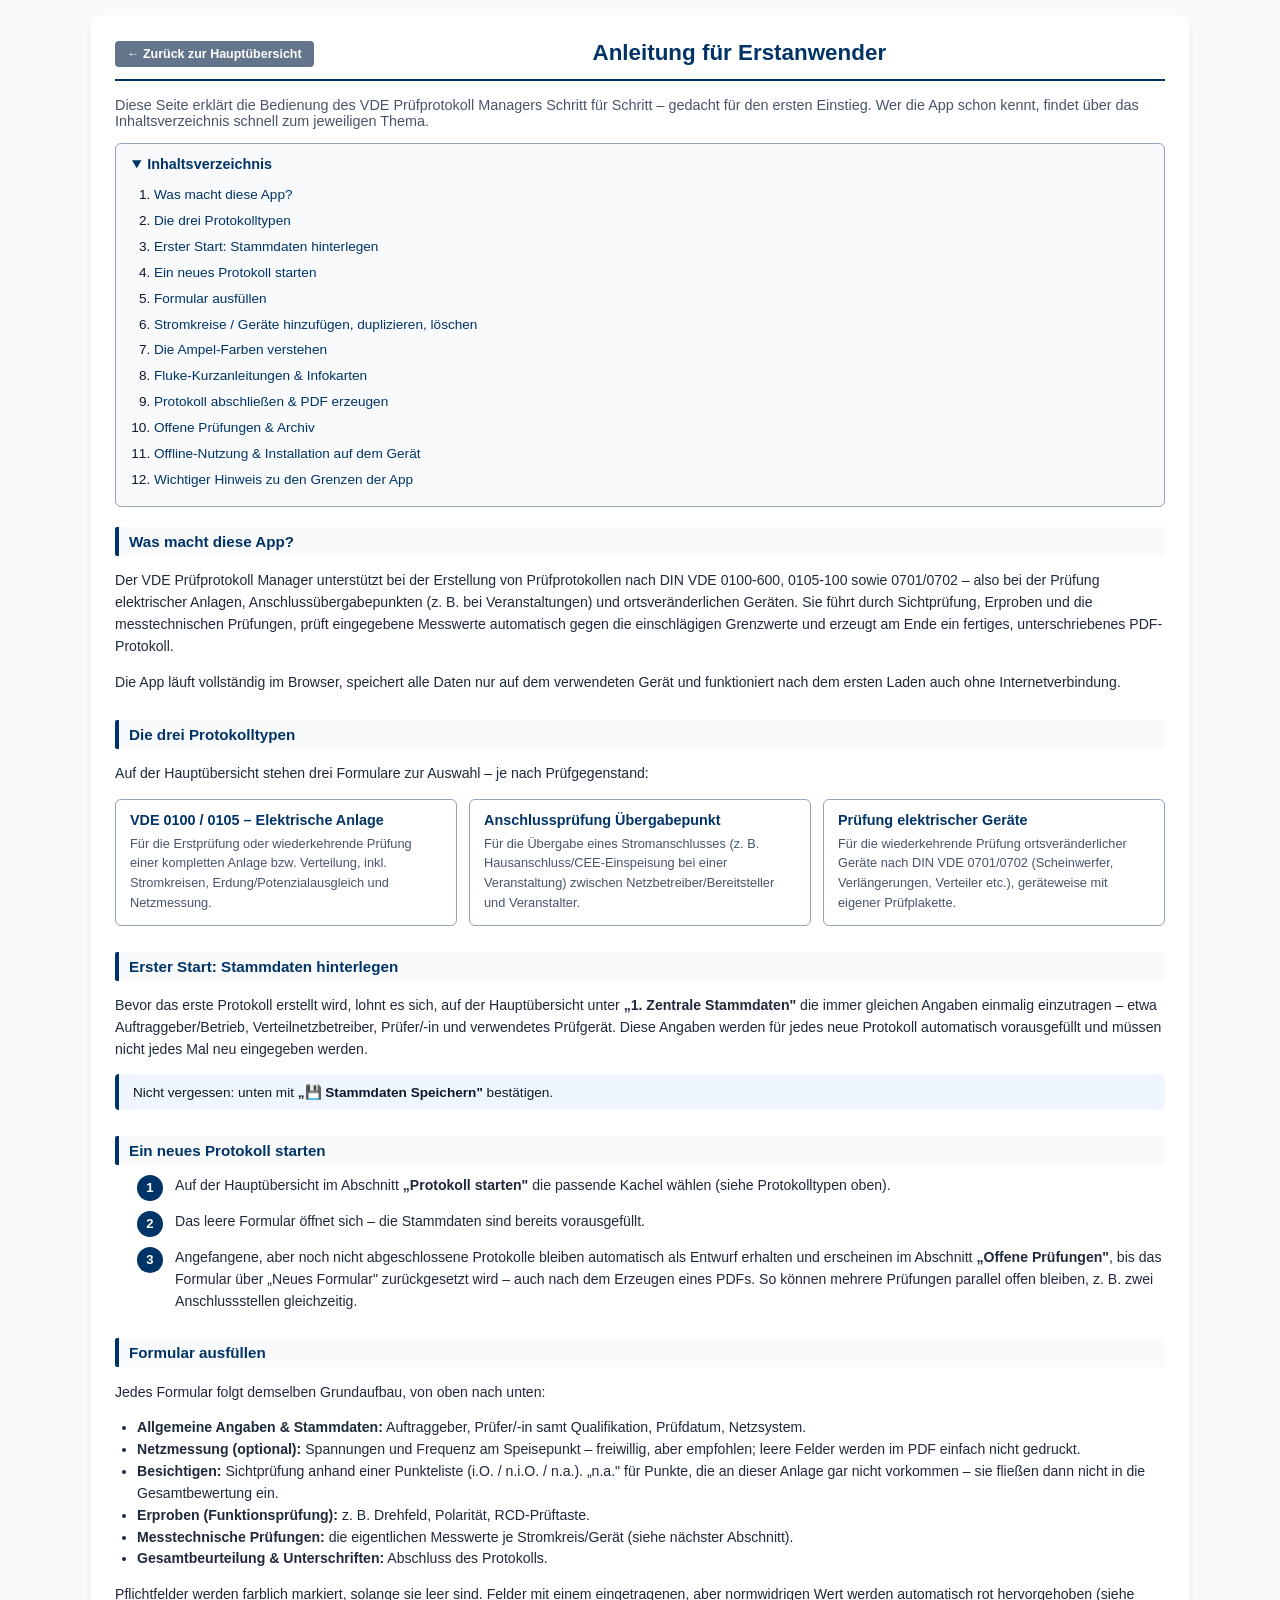
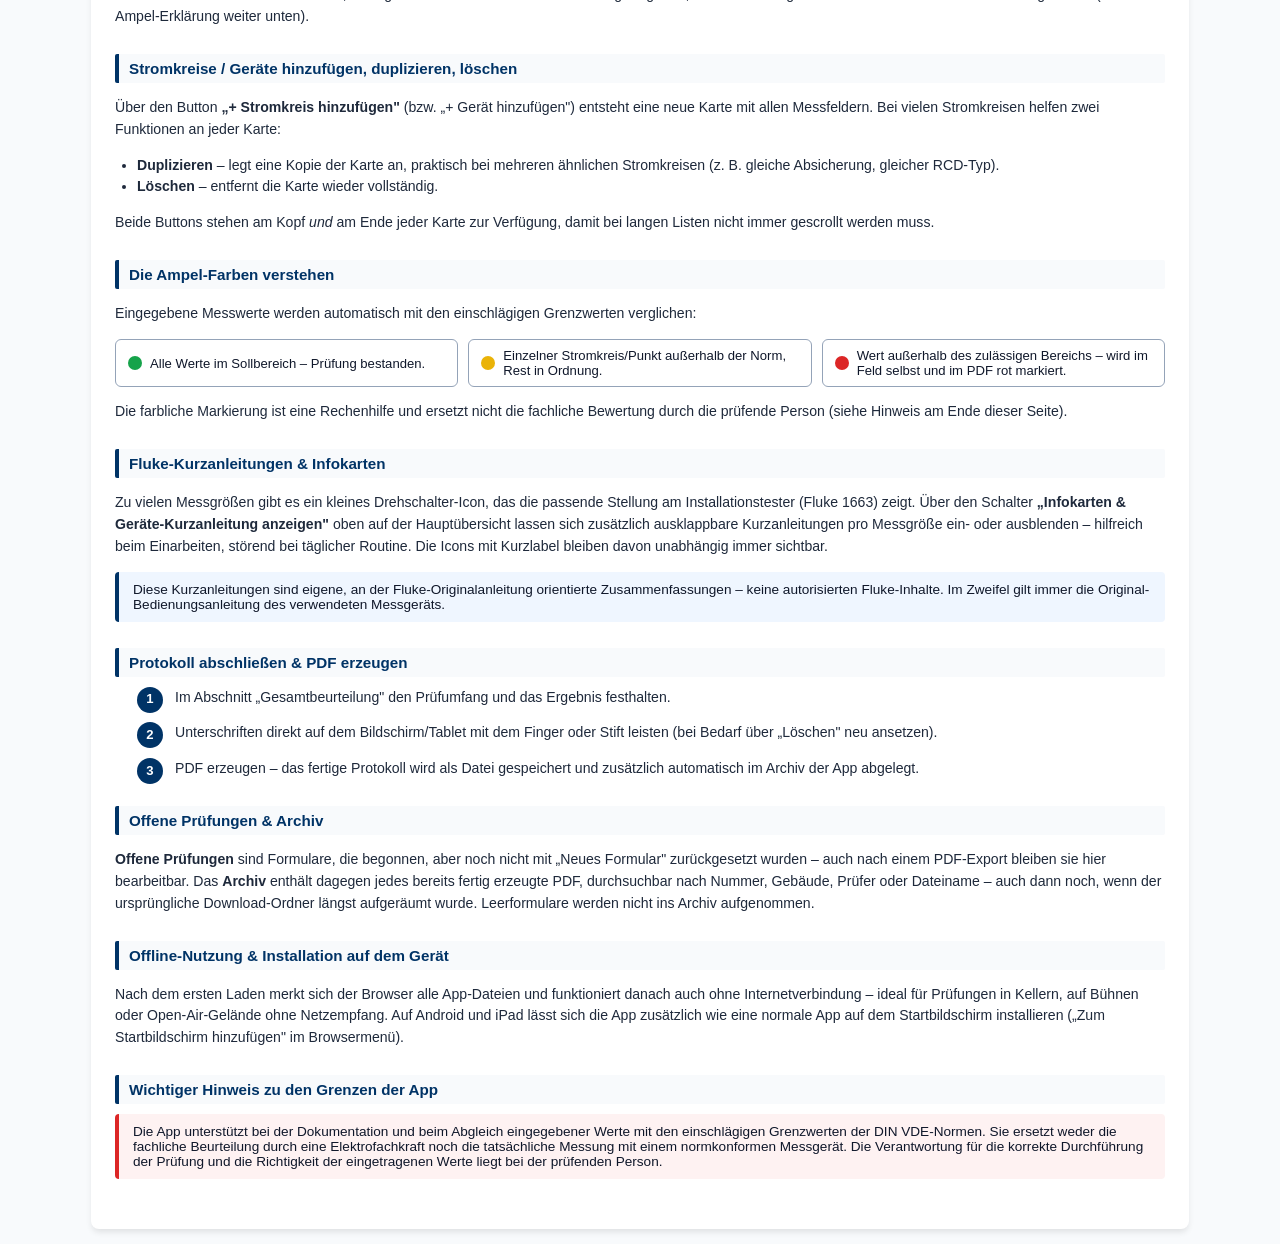
==== anleitung.html @ db6bf47e "Add files via upload" ====
<!DOCTYPE html>
<html lang="de">
<head>
  <meta charset="UTF-8">
  <meta name="viewport" content="width=device-width, initial-scale=1.0, viewport-fit=cover">
  <title>Anleitung für Erstanwender – VDE Prüfprotokoll Manager</title>
  <link rel="stylesheet" href="css/style.css">

  <meta name="description" content="Erste Schritte mit dem VDE Prüfprotokoll Manager – Anleitung für Erstanwender.">
  <meta name="theme-color" content="#003366">
  <link rel="manifest" href="manifest.json">
  <link rel="icon" type="image/png" sizes="32x32" href="icons/favicon-32.png">
  <link rel="apple-touch-icon" href="icons/apple-touch-icon.png">
  <meta name="apple-mobile-web-app-capable" content="yes">
  <meta name="mobile-web-app-capable" content="yes">
  <meta name="apple-mobile-web-app-status-bar-style" content="black-translucent">
  <meta name="apple-mobile-web-app-title" content="VDE Anleitung">
  <meta name="format-detection" content="telephone=no">

  <script src="js/app-config.js"></script>
  <script src="js/pwa.js" defer></script>
  <style>
    .anleitung-toc { background:#f8fafc; border:1px solid var(--border); border-radius:6px; padding:12px 16px; margin:14px 0 20px; }
    .anleitung-toc summary { cursor:pointer; font-weight:bold; color:var(--primary); font-size:0.9rem; }
    .anleitung-toc ol { margin:10px 0 2px; padding-left:22px; font-size:0.85rem; line-height:1.9; }
    .anleitung-toc a { color:var(--primary); text-decoration:none; }
    .anleitung-toc a:hover { text-decoration:underline; }
    .anleitung-block { margin-bottom:26px; }
    .anleitung-block p, .anleitung-block li { font-size:0.88rem; line-height:1.55; color:#1e293b; }
    .anleitung-block ul, .anleitung-block ol { padding-left:22px; margin:8px 0; }
    .schritt-liste { counter-reset: schritt; list-style:none; padding-left:0; }
    .schritt-liste > li { counter-increment: schritt; position:relative; padding-left:38px; margin-bottom:14px; }
    .schritt-liste > li::before {
      content: counter(schritt); position:absolute; left:0; top:0;
      width:26px; height:26px; border-radius:50%; background:var(--primary); color:#fff;
      font-weight:bold; font-size:0.82rem; display:flex; align-items:center; justify-content:center;
    }
    .ampel-erklaerung { display:flex; flex-wrap:wrap; gap:10px; margin:10px 0; }
    .ampel-chip { display:flex; align-items:center; gap:8px; background:#fff; border:1px solid var(--border); border-radius:6px; padding:8px 12px; font-size:0.82rem; flex:1 1 220px; }
    .ampel-dot { width:14px; height:14px; border-radius:50%; flex-shrink:0; }
    .ampel-gruen { background:#16a34a; }
    .ampel-gelb { background:#eab308; }
    .ampel-rot { background:#dc2626; }
    .hinweis-box { background:#eff6ff; border-left:4px solid var(--primary); border-radius:4px; padding:10px 14px; font-size:0.85rem; margin:10px 0; }
    .warn-box { background:#fef2f2; border-left:4px solid #dc2626; border-radius:4px; padding:10px 14px; font-size:0.85rem; margin:10px 0; }
    .protokoll-typen { display:grid; grid-template-columns:repeat(auto-fit,minmax(220px,1fr)); gap:12px; margin:12px 0; }
    .protokoll-typ-karte { background:#fff; border:1px solid var(--border); border-radius:6px; padding:12px 14px; }
    .protokoll-typ-karte h4 { margin:0 0 6px; color:var(--primary); font-size:0.9rem; }
    .protokoll-typ-karte p { margin:0; font-size:0.8rem; color:var(--secondary); }
    kbd { background:#e2e8f0; border-radius:3px; padding:1px 6px; font-size:0.78rem; font-family:inherit; }
  </style>
</head>
<body>

<div class="app-container">
  <div class="header-bar">
    <div>
      <a href="index.html" class="btn btn-secondary" style="text-decoration:none;">← Zurück zur Hauptübersicht</a>
    </div>
    <h1>Anleitung für Erstanwender</h1>
    <div></div>
  </div>

  <p style="font-size:0.9rem; color:var(--secondary); margin-top:-4px;">
    Diese Seite erklärt die Bedienung des VDE Prüfprotokoll Managers Schritt für Schritt –
    gedacht für den ersten Einstieg. Wer die App schon kennt, findet über das Inhaltsverzeichnis
    schnell zum jeweiligen Thema.
  </p>

  <details class="anleitung-toc" open>
    <summary>Inhaltsverzeichnis</summary>
    <ol>
      <li><a href="#was-ist-das">Was macht diese App?</a></li>
      <li><a href="#protokolltypen">Die drei Protokolltypen</a></li>
      <li><a href="#erster-start">Erster Start: Stammdaten hinterlegen</a></li>
      <li><a href="#neues-protokoll">Ein neues Protokoll starten</a></li>
      <li><a href="#formular-ausfuellen">Formular ausfüllen</a></li>
      <li><a href="#stromkreise">Stromkreise / Geräte hinzufügen, duplizieren, löschen</a></li>
      <li><a href="#ampel">Die Ampel-Farben verstehen</a></li>
      <li><a href="#fluke">Fluke-Kurzanleitungen &amp; Infokarten</a></li>
      <li><a href="#abschluss">Protokoll abschließen &amp; PDF erzeugen</a></li>
      <li><a href="#offene-archiv">Offene Prüfungen &amp; Archiv</a></li>
      <li><a href="#offline">Offline-Nutzung &amp; Installation auf dem Gerät</a></li>
      <li><a href="#grenzen">Wichtiger Hinweis zu den Grenzen der App</a></li>
    </ol>
  </details>

  <div class="anleitung-block" id="was-ist-das">
    <h2 class="kat-stamm">Was macht diese App?</h2>
    <p>
      Der VDE Prüfprotokoll Manager unterstützt bei der Erstellung von Prüfprotokollen nach
      DIN VDE 0100-600, 0105-100 sowie 0701/0702 – also bei der Prüfung elektrischer Anlagen,
      Anschlussübergabepunkten (z. B. bei Veranstaltungen) und ortsveränderlichen Geräten.
      Sie führt durch Sichtprüfung, Erproben und die messtechnischen Prüfungen, prüft eingegebene
      Messwerte automatisch gegen die einschlägigen Grenzwerte und erzeugt am Ende ein fertiges,
      unterschriebenes PDF-Protokoll.
    </p>
    <p>
      Die App läuft vollständig im Browser, speichert alle Daten nur auf dem verwendeten Gerät
      und funktioniert nach dem ersten Laden auch ohne Internetverbindung.
    </p>
  </div>

  <div class="anleitung-block" id="protokolltypen">
    <h2 class="kat-stamm">Die drei Protokolltypen</h2>
    <p>Auf der Hauptübersicht stehen drei Formulare zur Auswahl – je nach Prüfgegenstand:</p>
    <div class="protokoll-typen">
      <div class="protokoll-typ-karte">
        <h4>VDE 0100 / 0105 – Elektrische Anlage</h4>
        <p>Für die Erstprüfung oder wiederkehrende Prüfung einer kompletten Anlage bzw. Verteilung, inkl. Stromkreisen, Erdung/Potenzialausgleich und Netzmessung.</p>
      </div>
      <div class="protokoll-typ-karte">
        <h4>Anschlussprüfung Übergabepunkt</h4>
        <p>Für die Übergabe eines Stromanschlusses (z. B. Hausanschluss/CEE-Einspeisung bei einer Veranstaltung) zwischen Netzbetreiber/Bereitsteller und Veranstalter.</p>
      </div>
      <div class="protokoll-typ-karte">
        <h4>Prüfung elektrischer Geräte</h4>
        <p>Für die wiederkehrende Prüfung ortsveränderlicher Geräte nach DIN VDE 0701/0702 (Scheinwerfer, Verlängerungen, Verteiler etc.), geräteweise mit eigener Prüfplakette.</p>
      </div>
    </div>
  </div>

  <div class="anleitung-block" id="erster-start">
    <h2 class="kat-stamm">Erster Start: Stammdaten hinterlegen</h2>
    <p>
      Bevor das erste Protokoll erstellt wird, lohnt es sich, auf der Hauptübersicht unter
      <strong>„1. Zentrale Stammdaten"</strong> die immer gleichen Angaben einmalig einzutragen –
      etwa Auftraggeber/Betrieb, Verteilnetzbetreiber, Prüfer/-in und verwendetes Prüfgerät.
      Diese Angaben werden für jedes neue Protokoll automatisch vorausgefüllt und müssen nicht
      jedes Mal neu eingegeben werden.
    </p>
    <div class="hinweis-box">
      Nicht vergessen: unten mit <strong>„💾 Stammdaten Speichern"</strong> bestätigen.
    </div>
  </div>

  <div class="anleitung-block" id="neues-protokoll">
    <h2 class="kat-stamm">Ein neues Protokoll starten</h2>
    <ol class="schritt-liste">
      <li>Auf der Hauptübersicht im Abschnitt <strong>„Protokoll starten"</strong> die passende Kachel wählen (siehe Protokolltypen oben).</li>
      <li>Das leere Formular öffnet sich – die Stammdaten sind bereits vorausgefüllt.</li>
      <li>Angefangene, aber noch nicht abgeschlossene Protokolle bleiben automatisch als Entwurf erhalten und erscheinen im Abschnitt <strong>„Offene Prüfungen"</strong>, bis das Formular über „Neues Formular" zurückgesetzt wird – auch nach dem Erzeugen eines PDFs. So können mehrere Prüfungen parallel offen bleiben, z. B. zwei Anschlussstellen gleichzeitig.</li>
    </ol>
  </div>

  <div class="anleitung-block" id="formular-ausfuellen">
    <h2 class="kat-stamm">Formular ausfüllen</h2>
    <p>Jedes Formular folgt demselben Grundaufbau, von oben nach unten:</p>
    <ul>
      <li><strong>Allgemeine Angaben &amp; Stammdaten:</strong> Auftraggeber, Prüfer/-in samt Qualifikation, Prüfdatum, Netzsystem.</li>
      <li><strong>Netzmessung (optional):</strong> Spannungen und Frequenz am Speisepunkt – freiwillig, aber empfohlen; leere Felder werden im PDF einfach nicht gedruckt.</li>
      <li><strong>Besichtigen:</strong> Sichtprüfung anhand einer Punkteliste (i.O. / n.i.O. / n.a.). „n.a." für Punkte, die an dieser Anlage gar nicht vorkommen – sie fließen dann nicht in die Gesamtbewertung ein.</li>
      <li><strong>Erproben (Funktionsprüfung):</strong> z. B. Drehfeld, Polarität, RCD-Prüftaste.</li>
      <li><strong>Messtechnische Prüfungen:</strong> die eigentlichen Messwerte je Stromkreis/Gerät (siehe nächster Abschnitt).</li>
      <li><strong>Gesamtbeurteilung &amp; Unterschriften:</strong> Abschluss des Protokolls.</li>
    </ul>
    <p>
      Pflichtfelder werden farblich markiert, solange sie leer sind. Felder mit einem eingetragenen,
      aber normwidrigen Wert werden automatisch rot hervorgehoben (siehe Ampel-Erklärung weiter unten).
    </p>
  </div>

  <div class="anleitung-block" id="stromkreise">
    <h2 class="kat-stamm">Stromkreise / Geräte hinzufügen, duplizieren, löschen</h2>
    <p>
      Über den Button <strong>„+ Stromkreis hinzufügen"</strong> (bzw. „+ Gerät hinzufügen") entsteht
      eine neue Karte mit allen Messfeldern. Bei vielen Stromkreisen helfen zwei Funktionen an jeder Karte:
    </p>
    <ul>
      <li><strong>Duplizieren</strong> – legt eine Kopie der Karte an, praktisch bei mehreren ähnlichen Stromkreisen (z. B. gleiche Absicherung, gleicher RCD-Typ).</li>
      <li><strong>Löschen</strong> – entfernt die Karte wieder vollständig.</li>
    </ul>
    <p>Beide Buttons stehen am Kopf <em>und</em> am Ende jeder Karte zur Verfügung, damit bei langen Listen nicht immer gescrollt werden muss.</p>
  </div>

  <div class="anleitung-block" id="ampel">
    <h2 class="kat-stamm">Die Ampel-Farben verstehen</h2>
    <p>Eingegebene Messwerte werden automatisch mit den einschlägigen Grenzwerten verglichen:</p>
    <div class="ampel-erklaerung">
      <div class="ampel-chip"><span class="ampel-dot ampel-gruen"></span> Alle Werte im Sollbereich – Prüfung bestanden.</div>
      <div class="ampel-chip"><span class="ampel-dot ampel-gelb"></span> Einzelner Stromkreis/Punkt außerhalb der Norm, Rest in Ordnung.</div>
      <div class="ampel-chip"><span class="ampel-dot ampel-rot"></span> Wert außerhalb des zulässigen Bereichs – wird im Feld selbst und im PDF rot markiert.</div>
    </div>
    <p>
      Die farbliche Markierung ist eine Rechenhilfe und ersetzt nicht die fachliche Bewertung durch
      die prüfende Person (siehe Hinweis am Ende dieser Seite).
    </p>
  </div>

  <div class="anleitung-block" id="fluke">
    <h2 class="kat-stamm">Fluke-Kurzanleitungen &amp; Infokarten</h2>
    <p>
      Zu vielen Messgrößen gibt es ein kleines Drehschalter-Icon, das die passende Stellung am
      Installationstester (Fluke 1663) zeigt. Über den Schalter <strong>„Infokarten &amp; Geräte-Kurzanleitung
      anzeigen"</strong> oben auf der Hauptübersicht lassen sich zusätzlich ausklappbare Kurzanleitungen
      pro Messgröße ein- oder ausblenden – hilfreich beim Einarbeiten, störend bei täglicher Routine.
      Die Icons mit Kurzlabel bleiben davon unabhängig immer sichtbar.
    </p>
    <div class="hinweis-box">
      Diese Kurzanleitungen sind eigene, an der Fluke-Originalanleitung orientierte Zusammenfassungen –
      keine autorisierten Fluke-Inhalte. Im Zweifel gilt immer die Original-Bedienungsanleitung des
      verwendeten Messgeräts.
    </div>
  </div>

  <div class="anleitung-block" id="abschluss">
    <h2 class="kat-stamm">Protokoll abschließen &amp; PDF erzeugen</h2>
    <ol class="schritt-liste">
      <li>Im Abschnitt „Gesamtbeurteilung" den Prüfumfang und das Ergebnis festhalten.</li>
      <li>Unterschriften direkt auf dem Bildschirm/Tablet mit dem Finger oder Stift leisten (bei Bedarf über „Löschen" neu ansetzen).</li>
      <li>PDF erzeugen – das fertige Protokoll wird als Datei gespeichert und zusätzlich automatisch im Archiv der App abgelegt.</li>
    </ol>
  </div>

  <div class="anleitung-block" id="offene-archiv">
    <h2 class="kat-stamm">Offene Prüfungen &amp; Archiv</h2>
    <p>
      <strong>Offene Prüfungen</strong> sind Formulare, die begonnen, aber noch nicht mit „Neues Formular"
      zurückgesetzt wurden – auch nach einem PDF-Export bleiben sie hier bearbeitbar.
      Das <strong>Archiv</strong> enthält dagegen jedes bereits fertig erzeugte PDF, durchsuchbar nach
      Nummer, Gebäude, Prüfer oder Dateiname – auch dann noch, wenn der ursprüngliche Download-Ordner
      längst aufgeräumt wurde. Leerformulare werden nicht ins Archiv aufgenommen.
    </p>
  </div>

  <div class="anleitung-block" id="offline">
    <h2 class="kat-stamm">Offline-Nutzung &amp; Installation auf dem Gerät</h2>
    <p>
      Nach dem ersten Laden merkt sich der Browser alle App-Dateien und funktioniert danach auch ohne
      Internetverbindung – ideal für Prüfungen in Kellern, auf Bühnen oder Open-Air-Gelände ohne
      Netzempfang. Auf Android und iPad lässt sich die App zusätzlich wie eine normale App auf dem
      Startbildschirm installieren („Zum Startbildschirm hinzufügen" im Browsermenü).
    </p>
  </div>

  <div class="anleitung-block" id="grenzen">
    <h2 class="kat-ergebnis">Wichtiger Hinweis zu den Grenzen der App</h2>
    <div class="warn-box">
      Die App unterstützt bei der Dokumentation und beim Abgleich eingegebener Werte mit den
      einschlägigen Grenzwerten der DIN VDE-Normen. Sie ersetzt weder die fachliche Beurteilung
      durch eine Elektrofachkraft noch die tatsächliche Messung mit einem normkonformen Messgerät.
      Die Verantwortung für die korrekte Durchführung der Prüfung und die Richtigkeit der eingetragenen
      Werte liegt bei der prüfenden Person.
    </div>
  </div>

</div>
</body>
</html>
---- css/style.css ----
:root {
  --primary: #003366;
  --secondary: #475569;
  --bg: #f8fafc;
  --card: #ffffff;
  /* 4.7.0: dunkler als zuvor (#cbd5e1) - Rahmen und Tabellenlinien waren
   * auf dem Bildschirm zu blass ablesbar. */
  --border: #94a3b8;
  --accent: #2563eb;
  --success: #16a34a;
  --danger-bg: #fef2f2;
  --danger-border: #ef4444;
  --danger-text: #991b1b;
}

body {
  font-family: -apple-system, BlinkMacSystemFont, "Segoe UI", Roboto, Arial, sans-serif;
  background-color: var(--bg);
  color: #0f172a;
  margin: 0;
  /* Safe-Area für iPhone-Notch / Android-Gestenleiste (viewport-fit=cover) */
  padding: calc(15px + env(safe-area-inset-top)) calc(15px + env(safe-area-inset-right))
           calc(15px + env(safe-area-inset-bottom)) calc(15px + env(safe-area-inset-left));
  -webkit-text-size-adjust: 100%;
}


.app-container {
  max-width: 1050px;
  margin: 0 auto;
  background: var(--card);
  padding: 24px;
  border-radius: 8px;
  box-shadow: 0 4px 6px -1px rgba(0, 0, 0, 0.1);
}

.header-bar {
  display: flex;
  justify-content: space-between;
  align-items: center;
  border-bottom: 2px solid var(--primary);
  padding-bottom: 12px;
  margin-bottom: 20px;
  flex-wrap: wrap;
  gap: 12px;
}

h1 { color: var(--primary); font-size: 1.4rem; margin: 0; line-height: 1.25; }

/* ============================================================================
 *  STATUS-KOPFLEISTE (4.7.0)
 * ----------------------------------------------------------------------------
 *  Bleibt beim Scrollen sichtbar (sticky) und zeigt jederzeit, in welchem
 *  Protokoll man sich befindet UND - falls der Fokus gerade in einer
 *  Stromkreis-/Geraete-/Zuleitungskarte steht - in welcher Karte. Aktualisiert
 *  sich per "focusin"-Event, siehe statusleiste.js.
 * ========================================================================== */
.status-leiste {
  position: sticky;
  /* F16: bisher "top: 0" - der Balken klebte beim Scrollen direkt an der
     Bildschirmkante, v.a. auf Geraeten mit Notch/Statusleiste unschoen.
     Kleiner fester Abstand + zusaetzlich das Safe-Area-Inset, falls das
     Geraet eine Notch/Kamera-Aussparung hat. */
  top: calc(6px + env(safe-area-inset-top));
  z-index: 50;
  display: flex;
  align-items: center;
  gap: 10px;
  flex-wrap: wrap;
  background: var(--primary);
  color: #ffffff;
  padding: 7px 14px;
  border-radius: 6px;
  margin: -8px -8px 16px;
  font-size: 0.8rem;
  box-shadow: 0 2px 6px rgba(0,0,0,0.15);
}
.status-leiste .sl-trenner { opacity: 0.55; }
.status-leiste .sl-kreis {
  margin-left: auto;
  background: rgba(255,255,255,0.18);
  padding: 3px 10px;
  border-radius: 12px;
  font-weight: bold;
  white-space: nowrap;
}
.status-leiste .sl-kreis:empty { display: none; }
@media (max-width: 560px) {
  .status-leiste { font-size: 0.72rem; }
}
h2 { color: var(--primary); font-size: 0.95rem; margin-top: 20px; margin-bottom: 10px; background: #f1f5f9; padding: 6px 10px; border-left: 4px solid var(--primary); border-radius: 2px; }

/* ============================================================================
 *  DEZENTE GLIEDERUNG DER PRUEFABLAUF-KATEGORIEN (GRAUSTUFEN)
 * ----------------------------------------------------------------------------
 *  Bewusst keine Buntfarben, sondern nur zwei abwechselnde Grautoene -
 *  identisch zur Logik im PDF (PDF_TON_A / PDF_TON_B in js/pdf-utils.js).
 * ========================================================================== */
h2.kat-stamm,
h2.kat-messen,
h2.kat-ergebnis { background: #f8fafc; border-left-color: var(--primary); }
h2.kat-sicht,
h2.kat-erdung   { background: #eaeef3; border-left-color: #64748b; }

/* Inhaltsblock zum jeweiligen Abschnitt: nur eine zarte Randlinie */
.kat-block { border-left: 2px solid #e2e8f0; padding: 4px 0 6px 10px; margin-bottom: 4px; }

/* Freitextfeld fuer eigene Eintragungen (Potenzialausgleich, Messpunkte) */
.eigene-angaben { background: #ffffff; border: 1px dashed var(--border); border-radius: 4px; padding: 8px 10px; margin-top: 8px; }

.grid { display: grid; grid-template-columns: repeat(auto-fit, minmax(200px, 1fr)); gap: 12px; align-items: start; }
.form-group { display: flex; flex-direction: column; }
label { font-size: 0.78rem; font-weight: 600; margin-bottom: 3px; color: var(--secondary); }

/* EINGABEFELDER AUF GLEICHER HOEHE
 * Die Beschriftungen sind unterschiedlich lang (ein- oder zweizeilig). Ohne
 * feste Mindesthoehe starteten die Felder daher auf verschiedenen Hoehen und
 * das Raster wirkte unruhig. Das Label belegt jetzt immer zwei Zeilen und
 * sitzt am unteren Rand - dadurch beginnen alle Felder einer Zeile bündig. */
.grid > .form-group > label:first-child {
  min-height: 2.5em;
  display: flex;
  align-items: flex-end;
  line-height: 1.25;
}
/* Gleiche Feldhoehe fuer Text- und Auswahlfelder */
.form-group > input:not([type="checkbox"]),
.form-group > select { height: 36px; }

input, select, textarea { padding: 8px; border: 1px solid var(--border); border-radius: 4px; font-size: 0.88rem; width: 100%; box-sizing: border-box; transition: background-color 0.2s, border-color 0.2s; }
input[readonly] { background-color: #f1f5f9; color: #475569; font-weight: bold; }
input::placeholder, textarea::placeholder { color: #94a3b8; font-style: italic; }

.protocol-grid {
  display: grid;
  grid-template-columns: repeat(auto-fit, minmax(280px, 1fr));
  gap: 16px;
  margin-top: 15px;
}

.protocol-card {
  background: #ffffff;
  border: 2px solid var(--border);
  border-radius: 8px;
  padding: 16px;
  transition: border-color 0.2s, transform 0.2s;
  display: flex;
  flex-direction: column;
  justify-content: space-between;
}
.protocol-card:hover { border-color: var(--accent); transform: translateY(-2px); }
.protocol-card.active { border-color: var(--primary); }
.protocol-card h3 { margin: 0 0 8px 0; color: var(--primary); font-size: 1.1rem; }
.protocol-card p { font-size: 0.82rem; color: var(--secondary); margin: 0 0 15px 0; line-height: 1.4; }

.badge { display: inline-block; padding: 3px 8px; font-size: 0.7rem; font-weight: bold; border-radius: 12px; margin-bottom: 10px; }
.badge-active { background: #dcfce7; color: #166534; }
.badge-future { background: #f1f5f9; color: #64748b; }

/* Messwert ausserhalb des zulaessigen Bereichs */
.out-of-norm {
  background-color: var(--danger-bg) !important;
  border-color: var(--danger-border) !important;
  color: var(--danger-text) !important;
  font-weight: bold;
}

/* Pflichtangabe fehlt (z. B. RCD eingetragen, aber keine Messwerte).
   Bewusst andere Farbe als .out-of-norm: hier ist der Wert nicht falsch,
   sondern gar nicht erst dokumentiert. */
.missing-value {
  background-color: #fef9c3 !important;
  border-color: #ca8a04 !important;
}

/* ============================================================================
 *  PFLICHTFELD-KENNZEICHNUNG (4.7.0)
 * ----------------------------------------------------------------------------
 *  Jedes Feld, das fuer den PDF-Export tatsaechlich verpflichtend ist (siehe
 *  pflichtfelderMarkieren() in pflichtfelder.js), ist auffaellig gelblich
 *  hinterlegt, solange es leer ist - und wechselt automatisch auf einen
 *  dezenten, leicht gruenen Ton, sobald es ausgefuellt wurde. So ist auf
 *  einen Blick erkennbar, was noch fehlt, ohne erst beim Exportversuch eine
 *  Fehlermeldung zu bekommen. */
.pflichtfeld-leer {
  background-color: #fef9c3 !important;
  border-color: #ca8a04 !important;
}
.pflichtfeld-ok {
  background-color: #f0fdf4 !important;
  border-color: #86efac !important;
}
/* Ein tatsaechlich falscher Wert (rot) hat immer Vorrang vor der gruenen
   "ausgefuellt"-Markierung - ein Feld ist nicht "ok", nur weil etwas
   darinsteht. Selektor-Kombination statt Reihenfolge im Stylesheet, damit
   das unabhaengig von spaeteren Ergaenzungen zuverlaessig bleibt. */
.pflichtfeld-ok.out-of-norm, .pflichtfeld-leer.out-of-norm {
  background-color: var(--danger-bg) !important;
  border-color: var(--danger-border) !important;
  color: var(--danger-text) !important;
}
.pflichtfeld-ok.missing-value, .pflichtfeld-leer.missing-value {
  background-color: #fef9c3 !important;
  border-color: #ca8a04 !important;
}
/* 4.7.1: Das Begruendungsfeld einer Totlegung ist bewusst dauerhaft rot
   (dokumentiert einen Fehler, ist keine "richtige/falsche Eingabe" im Sinne
   der gruen/gelb-Fortschrittsanzeige) - bleibt deshalb von alleFelder
   unberuehrt, auch wenn es ausgefuellt ist. */
.totlegung-grund textarea.pflichtfeld-ok,
.totlegung-grund textarea.pflichtfeld-leer {
  background-color: #fef2f2 !important;
  border-color: #f87171 !important;
}

/* Feld-Badge (4.7.0): kleine Markierung direkt im Label, z. B. bei ZS/ZL-N,
   damit "Pflicht" und "Optional" auf den ersten Blick gleich aussehen statt
   wie zuvor (ein Feld ohne jede Kennzeichnung, das andere mit einem
   unauffaelligen Fliesstext-Hinweis "optional"). */
.feld-badge {
  display: inline-block;
  font-size: 0.65rem;
  font-weight: bold;
  padding: 2px 7px;
  border-radius: 10px;
  margin-left: 6px;
  vertical-align: middle;
  letter-spacing: 0.02em;
}
.feld-badge-pflicht { background: #fef2f2; color: #991b1b; }
.feld-badge-optional { background: #f1f5f9; color: #64748b; }

/* Grenzwert-/Normhinweis unter einem Eingabefeld.
   Wurde im JS bereits verwendet, war im Stylesheet aber nicht definiert -
   die Hinweise erschienen dadurch in voller Textgroesse. */
.limit-hint {
  display: block;
  font-size: 0.68rem;
  font-weight: normal;
  color: var(--secondary);
  line-height: 1.35;
  margin-top: 2px;
}
label .limit-hint { display: inline; margin-top: 0; }

.circuit-card, .feed-card { background: #ffffff; border: 1px solid var(--border); border-radius: 6px; padding: 12px; margin-bottom: 12px; box-shadow: 0 1px 3px rgba(0,0,0,0.05); }
.circuit-header, .feed-header { display: flex; justify-content: space-between; align-items: center; margin-bottom: 10px; padding-bottom: 6px; border-bottom: 2px solid #f1f5f9; font-weight: bold; color: var(--primary); }

/* Totlegung eines einzelnen Stromkreises (4.7.0) - siehe toggleTotlegung() */
.totlegung-grund textarea { border-color: #f87171; background: #fef2f2; }
.circuit-card.circuit-totgelegt, .feed-card.circuit-totgelegt {
  border-color: #f87171; background: #fff8f8;
}

/* Einklappbarer Messpruefungs-Block (4.7.0) - siehe toggleTotlegung() /
   toggleMessSections() in pdf-generator.js. Bei "n.i.O." automatisch
   eingeklappt (die Messwerte sind dann nicht mehr relevant), aber jederzeit
   ueber die Kopfzeile wieder aufklappbar. */
.mess-sections-header {
  display: flex; align-items: center; gap: 8px; cursor: pointer;
  padding: 6px 4px; margin-bottom: 4px; border-radius: 4px;
  user-select: none;
}
.mess-sections-header:hover { background: #f1f5f9; }
.mess-sections-titel { font-weight: bold; color: var(--primary); font-size: 0.85rem; }
.mess-sections-hinweis { font-size: 0.72rem; color: var(--secondary); flex: 1; }
.mess-sections-chevron { transition: transform 0.15s; color: var(--secondary); }
.c-mess-sections.mess-sections-collapsed .mess-sections-chevron,
.c-rcd-messwerte.mess-sections-collapsed .mess-sections-chevron { transform: rotate(-90deg); }
.c-mess-sections.mess-sections-collapsed .sub-section { display: none; }
/* 4.7.1: c-rcd-messwerte ist kein Stapel von .sub-section wie c-mess-sections,
   sondern hat sein eigenes .grid direkt als Kind - deshalb eigene Regel. */
.c-rcd-messwerte.mess-sections-collapsed > .grid { display: none; }
.c-mess-sections:not(.mess-sections-collapsed) .mess-sections-hinweis,
.c-rcd-messwerte:not(.mess-sections-collapsed) .mess-sections-hinweis { display: none; }

/* Ergebnis-Auswahlfeld je Stromkreis (4.7.0) - steht am Ende der Karte. */
.circuit-totlegung { margin: 10px 0 -4px; }
.circuit-totlegung select.c-totgelegt { font-weight: bold; }
.circuit-totlegung select.c-totgelegt.pflichtfeld-ok.circuit-niko {
  background-color: var(--danger-bg) !important;
  border-color: var(--danger-border) !important;
  color: var(--danger-text) !important;
}
.circuit-totlegung .totlegung-grund { margin-top: 8px; }
.circuit-card.circuit-totgelegt .circuit-header,
.feed-card.circuit-totgelegt .feed-header { border-bottom-color: #fecaca; }

/* Duplizieren/Entfernen stehen bewusst am ENDE der Stromkreis-Karte (6.2.0,
   Feature D) statt oben in der Kopfzeile - dort wurden sie beim schnellen
   Scrollen durch lange Karten leicht uebersehen bzw. aus Versehen antippt. */
.circuit-footer-actions {
  display: flex; justify-content: flex-end; gap: 8px;
  margin-top: 12px; padding-top: 10px; border-top: 1px solid #f1f5f9;
}

/* FOTODOKUMENTATION JE KARTE (G17, 7.0.0): eigener Abschnitt zwischen der
 * Totlegung und den Duplizieren/Entfernen-Buttons - bewusst NICHT ganz unten,
 * damit Fotos vor dem versehentlichen Entfernen der Karte auffallen. */
.fotos-leiste {
  margin-top: 10px; padding-top: 10px; border-top: 1px dashed #e2e8f0;
}
.fotos-kopf {
  display: flex; align-items: center; justify-content: space-between;
  gap: 8px; flex-wrap: wrap;
}
.fotos-titel { font-size: 0.78rem; font-weight: 600; color: var(--secondary); }
.fotos-hinzufuegen-btn { font-size: 0.75rem; padding: 4px 8px; cursor: pointer; }
.fotos-thumbs {
  display: flex; flex-wrap: wrap; gap: 8px; margin-top: 8px;
}
.fotos-thumbs:empty { margin-top: 0; }
.fotos-thumb {
  position: relative; width: 72px; height: 72px; border-radius: 6px;
  overflow: hidden; border: 1px solid var(--border); background: #f1f5f9;
}
.fotos-thumb img { width: 100%; height: 100%; object-fit: cover; display: block; }
.fotos-thumb-loeschen {
  position: absolute; top: 2px; right: 2px; width: 18px; height: 18px;
  border-radius: 50%; border: none; background: rgba(15,23,42,0.72); color: #fff;
  font-size: 0.65rem; line-height: 18px; text-align: center; padding: 0; cursor: pointer;
}
.fotos-thumb-loeschen:hover { background: #dc2626; }

.sub-section { background-color: #f8fafc; border: 1px solid #e2e8f0; border-radius: 4px; padding: 8px 10px; margin-top: 8px; }
.sub-title { font-size: 0.75rem; font-weight: bold; color: var(--primary); margin-bottom: 6px; text-transform: uppercase; letter-spacing: 0.5px; }

/* MESSGRUPPEN INNERHALB EINES ABSCHNITTS
 * Auf dem Handy stehen die Felder untereinander und sind dadurch klar
 * getrennt. Am Desktop lagen sie nebeneinander in einer Reihe - dort war
 * z. B. nicht erkennbar, dass die Prüfspannung zum Isolationswiderstand
 * gehört und nicht zu R_PE. Die Gruppen bekommen deshalb einen eigenen
 * Rahmen mit Zwischenüberschrift. */
.mess-gruppen { display: grid; grid-template-columns: repeat(auto-fit, minmax(280px, 1fr)); gap: 10px; }
.mess-gruppe { background: #ffffff; border: 1px solid var(--border); border-radius: 4px; padding: 8px 10px 10px; }
.mess-gruppe-titel { font-size: 0.72rem; font-weight: bold; color: var(--secondary); margin-bottom: 6px; padding-bottom: 4px; border-bottom: 1px solid #e2e8f0; }

.quick-btn-group { display: flex; gap: 4px; flex-wrap: wrap; margin-top: 3px; }
.quick-btn { background: #e2e8f0; border: none; padding: 3px 7px; font-size: 0.72rem; border-radius: 3px; cursor: pointer; color: #334155; }
.quick-btn:hover { background: var(--accent); color: white; }

.checkbox-grid { display: grid; grid-template-columns: repeat(auto-fit, minmax(160px, 1fr)); gap: 6px; margin-top: 5px; }
.checkbox-item { display: flex; align-items: center; gap: 6px; font-size: 0.82rem; cursor: pointer; }
.checkbox-item input { width: auto; }

.btn { background: var(--primary); color: white; border: none; padding: 10px 16px; border-radius: 4px; font-weight: bold; cursor: pointer; font-size: 0.88rem; }
.btn-success { background: var(--success); }
.btn-secondary { background: #64748b; font-size: 0.78rem; padding: 6px 12px; }

/* 6.3.0 (Befund #3): <select> im Look eines .btn-secondary-Buttons - fuer
 * die 3 Beispieldaten-Varianten, ohne dass 3 einzelne Buttons in die knappe
 * header-bar muessen. */
select.beispieldaten-auswahl {
  -webkit-appearance: none; -moz-appearance: none; appearance: none;
  border: none; cursor: pointer; color: #fff;
}
select.beispieldaten-auswahl option { color: #0f172a; background: #fff; }
.btn-danger { background: #dc2626; font-size: 0.75rem; padding: 4px 8px; color: white; border: none; border-radius: 3px; cursor: pointer; }

.sig-block { display: flex; gap: 15px; flex-wrap: wrap; margin-top: 15px; }
.sig-card { border: 1px solid var(--border); padding: 8px; border-radius: 4px; background: #fafafa; }
canvas { background: white; border: 1px solid #cbd5e1; width: 280px; height: 90px; display: block; margin-bottom: 4px; }
.actions { margin-top: 25px; text-align: right; border-top: 1px solid var(--border); padding-top: 15px; display: flex; justify-content: flex-end; gap: 10px; flex-wrap: wrap; }
/* ===== Mobile / PWA Optimierungen ===== */
@media (max-width: 820px) {
  /* 16px verhindert das automatische Hineinzoomen von iOS beim Antippen eines Feldes */
  input, select, textarea { font-size: 16px; }
  /* Groessere Felder passend zur groesseren Schrift */
  .form-group > input:not([type="checkbox"]),
  .form-group > select { height: 42px; }
  /* Auf schmalen Displays steht ohnehin alles untereinander - die feste
     Label-Hoehe wuerde dort nur unnoetig Platz kosten. */
  .grid > .form-group > label:first-child { min-height: 0; display: block; }
  .app-container { padding: 14px; border-radius: 0; }
  h1 { font-size: 1.1rem; }
  .btn { padding: 12px 16px; }   /* größere Touch-Ziele */
  table { font-size: 0.75rem; }
}

/* Tabellen auf schmalen Displays horizontal scrollbar machen */
@media (max-width: 820px) {
  .table-wrapper, .table-scroll { overflow-x: auto; -webkit-overflow-scrolling: touch; }
}

/* Im installierten App-Modus keine Textauswahl-Störungen auf Buttons */
@media (display-mode: standalone) {
  .btn, .quick-btn, button { -webkit-touch-callout: none; -webkit-user-select: none; user-select: none; }
}

/* ---------------------------------------------------------------------------
   TOUCH-ZIELE AUF FINGERBEDIENTEN GERÄTEN
   ---------------------------------------------------------------------------
   Die Schnellwahl-Knöpfe waren nur rund 18 px hoch. Auf einer dunklen Bühne,
   mit Arbeitshandschuhen und in Eile ist das zu klein; empfohlen sind
   mindestens 44 px (WCAG 2.1, Zielgröße). Die Abfrage greift nur bei
   Zeigegeräten ohne feine Auflösung (Finger), am Desktop mit Maus bleibt die
   kompakte Darstellung erhalten.
   -------------------------------------------------------------------------- */

/* ============================================================================
 *  ARCHIV (ab 4.0.0)
 * ----------------------------------------------------------------------------
 *  Bewusst als Liste, nicht als Kachelraster: auf dem Handy sollen möglichst
 *  viele Protokolle gleichzeitig sichtbar sein, und die Zeile ist mit einer
 *  Hand erreichbar. Farben und Abstände folgen dem übrigen Formularstil.
 * ========================================================================== */
.archiv-suche { margin: 14px 0 10px; }
.archiv-suche input[type="search"] { height: 44px; font-size: 16px; }

.chip-row { display: flex; gap: 8px; flex-wrap: wrap; margin-top: 10px; }
.chip {
  min-height: 40px; padding: 0 14px; border-radius: 20px;
  border: 1px solid var(--border); background: #ffffff; color: var(--secondary);
  font-size: 0.82rem; font-weight: 600; cursor: pointer;
  display: inline-flex; align-items: center; gap: 6px;
}
.chip span { opacity: 0.65; font-weight: 500; }
.chip-aktiv { background: var(--primary); border-color: var(--primary); color: #ffffff; }

.archiv-leiste {
  display: flex; justify-content: space-between; align-items: center; gap: 12px;
  flex-wrap: wrap; background: #e8eef5; border: 1px solid var(--border);
  border-radius: 6px; padding: 10px 12px; margin-bottom: 10px;
  font-size: 0.85rem; font-weight: 600; color: var(--primary);
}
.archiv-leiste select { width: auto; min-width: 160px; height: 36px; font-weight: 500; }

.archiv-monat {
  font-size: 0.72rem; font-weight: bold; letter-spacing: 0.08em; text-transform: uppercase;
  color: var(--secondary); margin: 16px 0 6px;
}

.archiv-zeile {
  display: flex; align-items: center; gap: 12px; cursor: pointer;
  background: #ffffff; border: 1px solid var(--border); border-radius: 6px;
  padding: 10px 12px; margin-bottom: 6px; min-height: 56px;
}
.archiv-zeile:hover { border-color: var(--accent); }
.archiv-zeile-gewaehlt { border-color: var(--primary); background: #f4f8fc; }
.archiv-check { width: 22px; height: 22px; flex: none; }
.archiv-kuerzel {
  width: 34px; height: 34px; flex: none; border-radius: 6px; background: #e8eef5;
  color: var(--primary); font-size: 0.78rem; font-weight: bold;
  display: flex; align-items: center; justify-content: center;
}
.archiv-mitte { flex: 1; min-width: 0; }
.archiv-nr { font-size: 0.92rem; font-weight: 600; color: #0f172a; }
.archiv-sub { font-size: 0.76rem; color: var(--secondary); margin-top: 2px; }
.archiv-rechts { display: flex; flex-direction: column; align-items: flex-end; gap: 4px; flex: none; }
.archiv-status { font-size: 0.68rem; font-weight: bold; padding: 3px 8px; border-radius: 10px; white-space: nowrap; }
.archiv-datum { font-size: 0.72rem; color: #94a3b8; }

.archiv-leer {
  border: 1px dashed var(--border); border-radius: 6px; padding: 24px;
  text-align: center; color: var(--secondary); font-size: 0.85rem;
}
.archiv-leer p { margin: 8px auto 14px; max-width: 46ch; line-height: 1.5; }
.archiv-fuss { font-size: 0.72rem; color: #94a3b8; line-height: 1.5; margin-top: 18px; }

/* display:flex würde das hidden-Attribut überstimmen */
[hidden] { display: none !important; }

.archiv-overlay {
  position: fixed; inset: 0; background: rgba(15, 23, 42, 0.45);
  display: flex; align-items: flex-end; justify-content: center; z-index: 9998;
}
.archiv-dialog {
  background: #ffffff; width: min(560px, 100%); max-height: 88vh; overflow: auto;
  border-radius: 10px 10px 0 0; padding: 18px 18px calc(18px + env(safe-area-inset-bottom));
  box-shadow: 0 -6px 24px rgba(0, 0, 0, 0.2);
}
@media (min-width: 720px) {
  .archiv-overlay { align-items: center; padding: 24px; }
  .archiv-dialog { border-radius: 10px; }
}
.archiv-dialog-kopf { display: flex; justify-content: space-between; align-items: flex-start; gap: 12px; }
.archiv-dialog-typ { font-size: 0.7rem; font-weight: bold; letter-spacing: 0.08em; text-transform: uppercase; color: var(--secondary); }
.archiv-dl { display: grid; grid-template-columns: auto 1fr; gap: 6px 14px; margin: 16px 0 0; font-size: 0.85rem; }
.archiv-dl dt { color: var(--secondary); }
.archiv-dl dd { margin: 0; color: #0f172a; font-weight: 600; text-align: right; }
.archiv-dialog-aktionen { display: flex; flex-wrap: wrap; gap: 8px; margin-top: 18px; }
.archiv-dialog-aktionen .btn { flex: 1 1 auto; min-height: 44px; }
.archiv-hinweis { font-size: 0.72rem; color: var(--secondary); line-height: 1.5; margin: 12px 0 0; }

/* Startseite: Kurzübersicht des Archivs */
.start-archiv {
  display: flex; align-items: center; gap: 14px; flex-wrap: wrap;
  background: #ffffff; border: 1px solid var(--border); border-radius: 6px;
  padding: 12px 14px;
}
.start-archiv-zahl { font-size: 1.6rem; font-weight: bold; color: var(--primary); line-height: 1; }
.start-archiv-text { flex: 1; min-width: 180px; font-size: 0.8rem; color: var(--secondary); line-height: 1.45; }
.start-archiv .btn { text-decoration: none; }

/* Startseite: "Offene Prüfungen" (mehrere parallele Entwürfe, 4.7.0) */
.offene-pruefung-zeile {
  display: flex; align-items: center; justify-content: space-between; gap: 14px; flex-wrap: wrap;
  background: #ffffff; border: 1px solid var(--border); border-radius: 6px;
  padding: 10px 14px; margin-bottom: 8px;
}
.offene-pruefung-info { display: flex; flex-direction: column; gap: 2px; }
.offene-pruefung-typ {
  font-size: 0.68rem; font-weight: bold; text-transform: uppercase; letter-spacing: 0.03em;
  color: var(--primary);
}
.offene-pruefung-info strong { font-size: 0.92rem; }
.offene-pruefung-zeit { font-size: 0.72rem; color: var(--secondary); }
.offene-pruefung-aktionen { display: flex; gap: 8px; flex-wrap: wrap; }
.offene-pruefung-aktionen .btn, .offene-pruefung-aktionen .btn-danger { text-decoration: none; }

/* Formular wurde aus einer Archiv-Vorlage angelegt */
.vorlage-hinweis {
  background: #fef9c3; border: 1px solid #ca8a04; border-radius: 6px;
  padding: 10px 12px; margin-bottom: 14px; font-size: 0.82rem;
  line-height: 1.5; color: #713f12;
}

@media (pointer: coarse) {
  .quick-btn {
    min-height: 44px;
    padding: 10px 14px;
    font-size: 0.82rem;
  }
  .quick-btn-group { gap: 8px; margin-top: 6px; }
  /* Auch die "Entfernen"-Knöpfe an den Karten sind sonst schwer zu treffen */
  .btn-danger { min-height: 44px; padding: 10px 14px; font-size: 0.82rem; }
  /* [Befund N9, 6.0.0] .btn/.btn-secondary hatten hier bisher keine eigene
   * Regel und blieben unter der 44px-Mindestgroesse fuer Touch-Bedienung
   * (WCAG 2.5.5) - gleiche Werte wie .quick-btn/.btn-danger oben. */
  .btn, .btn-secondary { min-height: 44px; padding: 10px 14px; }
}

@media (pointer: coarse) {
  .chip { min-height: 44px; }
  .archiv-zeile { min-height: 60px; }
}

/* Z und I_K passen rechnerisch nicht zusammen: anderer Farbton als
   out-of-norm, weil es kein Grenzwertverstoss ist, sondern ein Tippfehler. */
input.wert-widerspruch {
  border-color: #d97706 !important;
  background: #fffbeb !important;
}

/* Wert liegt im zulaessigen Bereich, aber ohne Reserve (Z_S zwischen
   2/3 x Z_S,max und Z_S,max). Das ist ein Praxishinweis, keine Beanstandung -
   deshalb nur ein farbiger Rand, kein roter Hintergrund wie bei out-of-norm. */
input.wert-hinweis {
  border-color: #ca8a04 !important;
  background: #fefce8 !important;
}

/* Hinweiszeile, die auf eine Randbedingung aufmerksam macht, ohne einen
   Fehler zu behaupten (z. B. Ersatzableitstrommessung: bei Geraeten mit
   Elektronik nicht aussagekraeftig, bei Kabeln dagegen richtig). */
.limit-hint.hinweis-wichtig {
  color: #b45309;
  font-weight: 600;
}

/* ============================================================================
 *  6.2.0: PRUEFUNGS-ICONS, INFOKARTEN & FLUKE-KURZANLEITUNG
 * ----------------------------------------------------------------------------
 *  Rundes Icon-Badge (echtes Foto der Drehschalter-Position) mit Kurzlabel je
 *  Messgroesse, ausklappbare Infokarte "Was wird hier geprueft und warum?"
 *  sowie eine selbst formulierte, ausdruecklich als inoffiziell gekennzeichnete
 *  Kurzanleitung fuer das jeweils verwendete Pruefgeraet. Farbpalette und
 *  Aufbau uebernommen aus dem abgestimmten Mockup
 *  (VDE-App-Vorschau-Infokarten-Fluke.html).
 * ========================================================================== */
:root {
  --fluke-accent: #b45309;
  --fluke-bg: #fffbeb;
  --fluke-border: #d97706;
  --info-accent: #0369a1;
  --info-bg: #f0f9ff;
  --info-border: #7dd3fc;
}

.mess-karte-titel {
  display: flex;
  align-items: center;
  gap: 10px;
  margin-bottom: 4px;
}
.mess-karte-titel .titel-text { flex: 1; }

.mess-icon-stack {
  flex: none;
  display: flex;
  flex-direction: column;
  align-items: center;
  gap: 2px;
}
.mess-icon {
  flex: none;
  width: 40px;
  height: 40px;
  border-radius: 50%;
  background: #eaeef3;
  border: 1px solid var(--border);
  overflow: hidden;
  display: flex;
  align-items: center;
  justify-content: center;
}
.mess-icon img { width: 100%; height: 100%; object-fit: cover; display: block; }
.mess-icon-stack .mess-icon-label {
  font-size: 0.62rem;
  font-weight: 800;
  color: var(--primary);
  letter-spacing: 0.01em;
  line-height: 1;
  white-space: nowrap;
}
/* RCD: zwei Icons (Ausloesezeit deltaT + Ausloesestrom I_deltaN) nebeneinander */
.mess-icon-dual { flex: none; display: flex; gap: 8px; }
.mess-icon-dual .mess-icon { width: 32px; height: 32px; }

/* ---------- Infokarte: "Was wird hier geprueft und warum?" ---------- */
details.infokarte {
  background: var(--info-bg);
  border: 1px solid var(--info-border);
  border-radius: 6px;
  padding: 2px 12px;
  margin-top: 8px;
}
details.infokarte summary {
  cursor: pointer;
  padding: 9px 0;
  font-size: 0.82rem;
  font-weight: 700;
  color: var(--info-accent);
  display: flex;
  align-items: center;
  gap: 8px;
  list-style: none;
}
details.infokarte summary::-webkit-details-marker { display: none; }
details.infokarte summary::before { content: "▸"; transition: transform .15s; font-size: 0.75rem; }
details.infokarte[open] summary::before { transform: rotate(90deg); }
.infokarte-inhalt { padding: 0 0 12px; font-size: 0.82rem; line-height: 1.55; color: #0c4a6e; }
.infokarte-inhalt p { margin: 0 0 8px; }
.infokarte-inhalt p:last-child { margin-bottom: 0; }
.infokarte-inhalt .label-was,
.infokarte-inhalt .label-warum { font-weight: 700; color: var(--info-accent); }

/* ---------- Fluke-Anleitung ---------- */
details.fluke {
  background: var(--fluke-bg);
  border: 1px solid var(--fluke-border);
  border-radius: 6px;
  padding: 2px 12px;
  margin-top: 8px;
}
details.fluke summary {
  cursor: pointer;
  padding: 9px 0;
  font-size: 0.82rem;
  font-weight: 700;
  color: var(--fluke-accent);
  display: flex;
  align-items: center;
  gap: 8px;
  list-style: none;
}
details.fluke summary::-webkit-details-marker { display: none; }
details.fluke summary::before { content: "▸"; transition: transform .15s; font-size: 0.75rem; }
details.fluke[open] summary::before { transform: rotate(90deg); }
.fluke-inhalt { padding: 0 0 14px; font-size: 0.82rem; line-height: 1.6; color: #78350f; }
.fluke-inhalt ol { margin: 6px 0 10px; padding-left: 20px; }
.fluke-inhalt li { margin-bottom: 6px; }
.fluke-inhalt .fluke-wichtig {
  background: #fff;
  border: 1px dashed var(--fluke-border);
  border-radius: 4px;
  padding: 8px 10px;
  margin-top: 8px;
  font-size: 0.78rem;
}
.fluke-inhalt .fluke-wichtig strong { color: var(--fluke-accent); }
.fluke-inhalt .fluke-disclaimer {
  font-size: 0.72rem;
  color: var(--secondary);
  line-height: 1.5;
  margin-top: 8px;
  font-style: italic;
}
.drehschalter {
  display: inline-block;
  background: #1f2937;
  color: #fbbf24;
  font-family: 'Courier New', monospace;
  font-size: 0.72rem;
  font-weight: bold;
  padding: 2px 7px;
  border-radius: 3px;
  letter-spacing: 0.03em;
}
.rcd-typ-symbol {
  display: inline-block;
  background: #eef2f7;
  color: #1f2937;
  border: 1px solid #c7d0dc;
  font-family: 'Courier New', monospace;
  font-size: 0.72rem;
  font-weight: bold;
  padding: 1px 6px;
  border-radius: 3px;
  margin: 0 2px;
  cursor: help;
}

/* Globaler Schalter (index.html, Befund C): Container-Klasse blendet alle
 * .infokarte/.fluke-Bloecke serienweise aus. Betrifft NICHT die Icons mit
 * Kurzlabel (.mess-icon-stack/.mess-icon-dual) - die bleiben immer sichtbar. */
.infokarten-versteckt details.infokarte,
.infokarten-versteckt details.fluke {
  display: none;
}

/* ---------- Schalter-Zeile auf index.html ---------- */
.infokarten-schalter-zeile {
  display: flex;
  align-items: center;
  gap: 10px;
  background: #eaeef3;
  border: 1px solid var(--border);
  border-radius: 6px;
  padding: 10px 14px;
  margin: 14px 0 22px;
  font-size: 0.85rem;
  font-weight: 600;
  color: var(--primary);
}
.infokarten-schalter-desc {
  font-weight: normal;
  color: var(--secondary);
  font-size: 0.78rem;
  flex: 1;
  min-width: 180px;
}
.infokarten-schalter {
  position: relative;
  display: inline-block;
  width: 42px;
  height: 24px;
  flex: none;
}
.infokarten-schalter input { opacity: 0; width: 0; height: 0; }
.infokarten-schalter-slider {
  position: absolute;
  cursor: pointer;
  inset: 0;
  background-color: #cbd5e1;
  transition: .2s;
  border-radius: 24px;
}
.infokarten-schalter-slider::before {
  position: absolute;
  content: "";
  height: 18px;
  width: 18px;
  left: 3px;
  bottom: 3px;
  background-color: white;
  transition: .2s;
  border-radius: 50%;
}
.infokarten-schalter input:checked + .infokarten-schalter-slider { background-color: var(--primary); }
.infokarten-schalter input:checked + .infokarten-schalter-slider::before { transform: translateX(18px); }

/* ---------------------------------------------------------------------------
 *  STROMKREIS-KARUSSELL (6.2.0, Feature D)
 * ---------------------------------------------------------------------------
 *  Ersetzt die lange vertikale Liste der Stromkreis-Karten durch ein
 *  horizontal durchblaetterbares Karussell (eine Karte = eine "Seite").
 *  Nur fuer #circuitsContainer (Stromkreise in vde0100.html) - .circuit-card
 *  bleibt fuer andere Container unveraendert (siehe js/karussell.js).
 * ------------------------------------------------------------------------ */
.karussell { position: relative; display: flex; align-items: stretch; gap: 4px; }
.karussell-track {
  display: flex;
  flex-direction: row;
  gap: 12px;
  overflow-x: auto;
  scroll-snap-type: x mandatory;
  scroll-behavior: smooth;
  flex: 1;
  min-width: 0;
  padding-bottom: 4px;
  /* etwas Innenabstand, damit der Schatten der Karte nicht am Rand abgeschnitten wird */
  padding-left: 2px; padding-right: 2px;
}
.karussell-track > .circuit-card {
  scroll-snap-align: start;
  flex: 0 0 100%;
  max-width: 100%;
  margin-bottom: 0;
}
.karussell-pfeil {
  flex: none;
  align-self: center;
  width: 36px;
  height: 36px;
  border-radius: 50%;
  border: 1px solid var(--border);
  background: #fff;
  color: var(--primary);
  font-size: 1rem;
  cursor: pointer;
  display: flex;
  align-items: center;
  justify-content: center;
  box-shadow: 0 1px 3px rgba(0,0,0,0.08);
}
.karussell-pfeil:hover { background: #f1f5f9; }
.karussell-pfeil:active { background: #e2e8f0; }
.karussell-indikator {
  text-align: center;
  font-size: 0.78rem;
  color: var(--secondary);
  font-weight: bold;
  margin: 6px 0 10px;
}

/* Tablet quer / Desktop: genug Breite fuer zwei Karten nebeneinander -
   Snap-Verhalten bleibt kartenweise (scroll-snap-align: start greift pro
   Karte, nicht pro Kartenpaar), Navigation ueber Pfeile/Wischen bleibt
   dieselbe. */
@media (min-width: 1100px) {
  .karussell-track > .circuit-card { flex: 0 0 calc(50% - 6px); max-width: calc(50% - 6px); }
}

/* Smartphone: Pfeil-Buttons komplett ausblenden (Feature D Bugfix 6.2.1) -
   auf schmalen Viewports frisst .karussell-pfeil (36px + gap je Seite)
   spuerbar Platz und die aktive Karte ragt seitlich heraus. Auf Mobil bleibt
   ausschliesslich die native Wisch-Navigation (scroll-snap, s.o.) uebrig;
   der Indikator ("Stromkreis X von Y") bleibt als einzige Orientierung
   sichtbar. Ab 768px (Tablet) bleiben die Pfeile wie bisher erhalten. */
@media (max-width: 767px) {
  .karussell-pfeil { display: none; }
  .karussell { gap: 0; }
  .karussell-track { flex: 1 1 100%; }
}
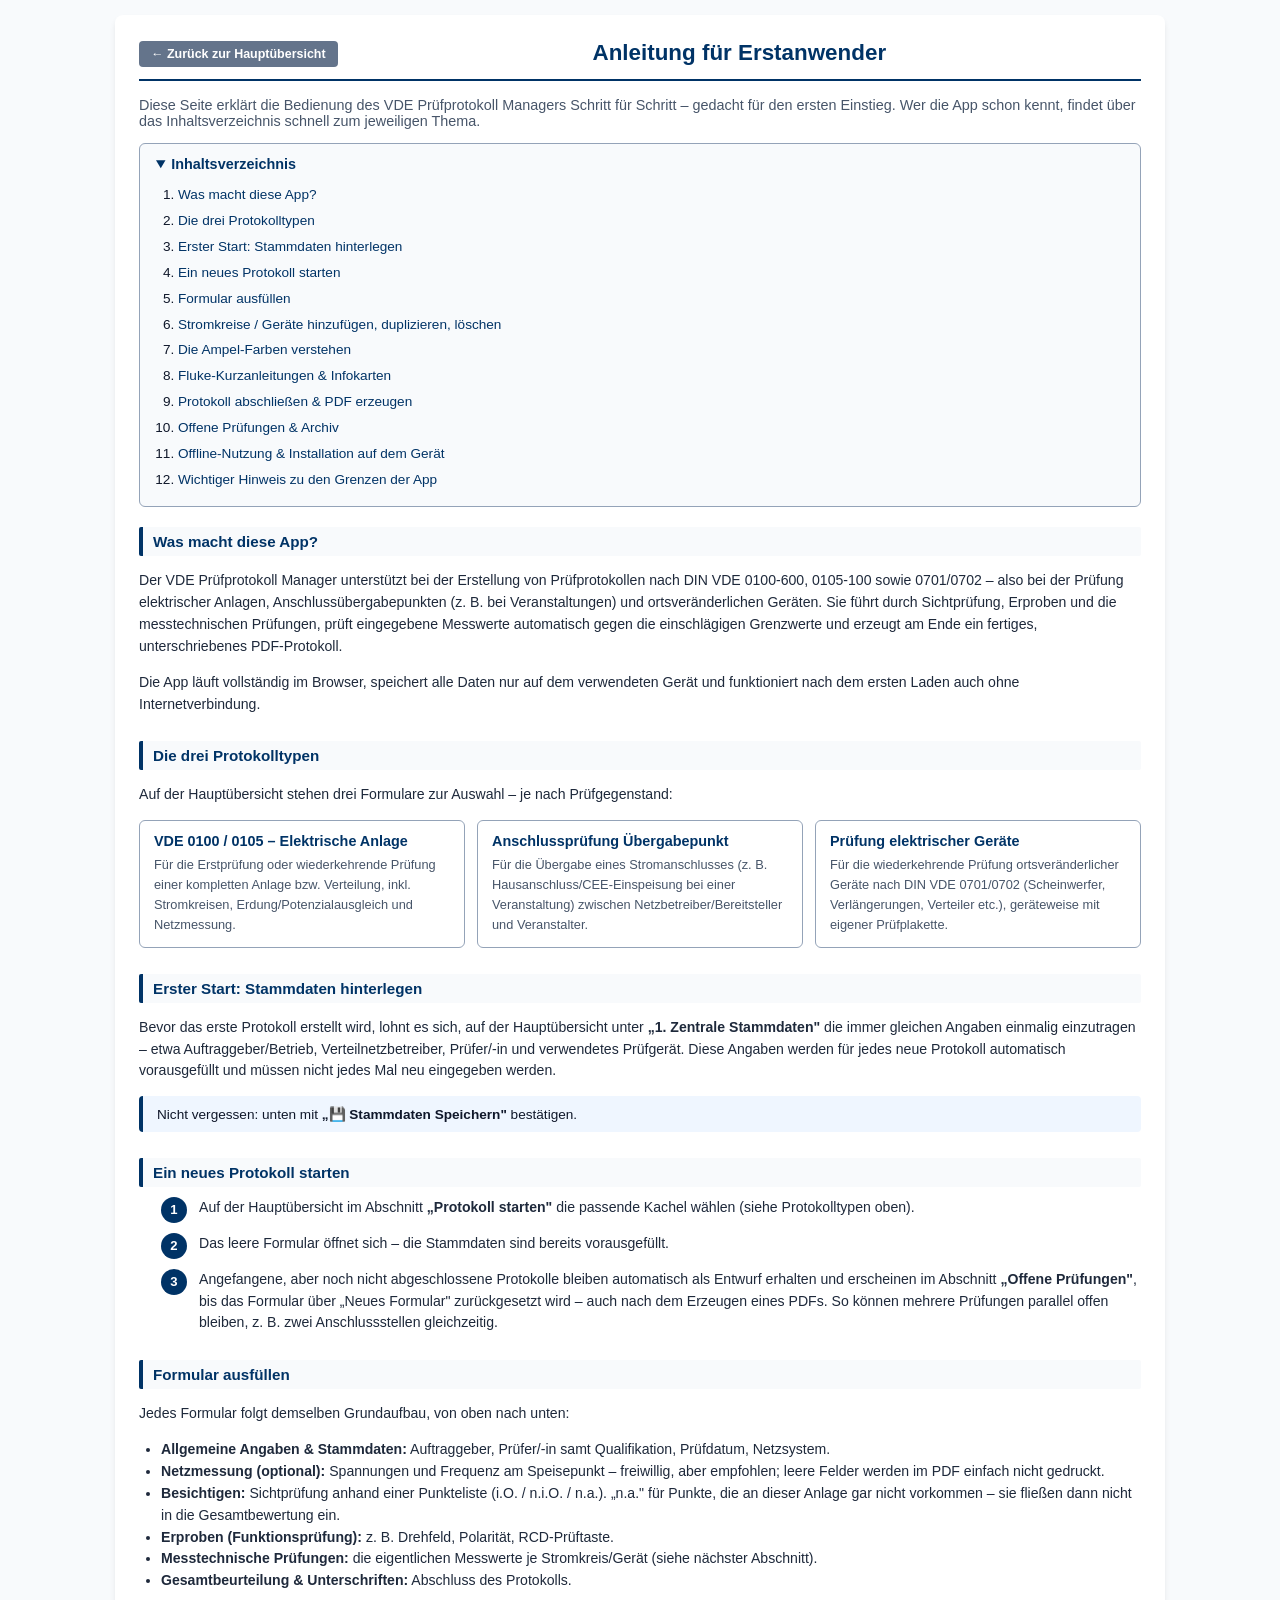
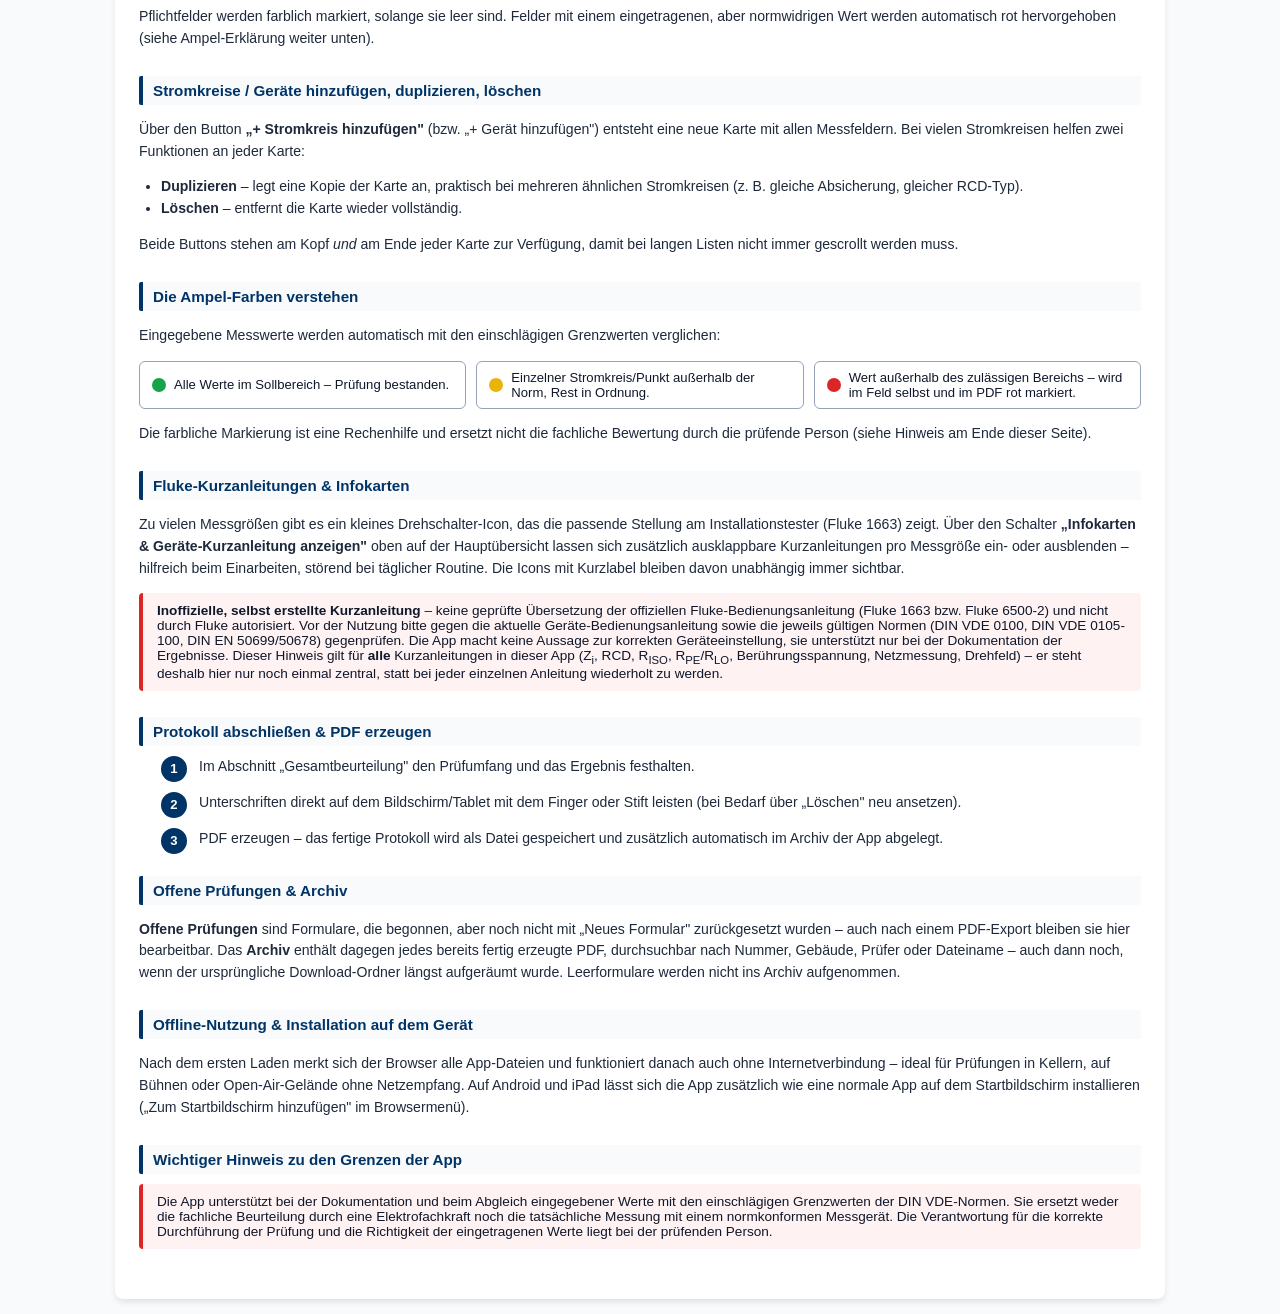
==== commit 27740f00: "Add files via upload" ====
--- a/anleitung.html
+++ b/anleitung.html
@@ -196,10 +196,16 @@
       pro Messgröße ein- oder ausblenden – hilfreich beim Einarbeiten, störend bei täglicher Routine.
       Die Icons mit Kurzlabel bleiben davon unabhängig immer sichtbar.
     </p>
-    <div class="hinweis-box">
-      Diese Kurzanleitungen sind eigene, an der Fluke-Originalanleitung orientierte Zusammenfassungen –
-      keine autorisierten Fluke-Inhalte. Im Zweifel gilt immer die Original-Bedienungsanleitung des
-      verwendeten Messgeräts.
+    <div class="warn-box">
+      <strong>Inoffizielle, selbst erstellte Kurzanleitung</strong> – keine geprüfte Übersetzung der
+      offiziellen Fluke-Bedienungsanleitung (Fluke 1663 bzw. Fluke 6500-2) und nicht durch Fluke
+      autorisiert. Vor der Nutzung bitte gegen die aktuelle Geräte-Bedienungsanleitung sowie die
+      jeweils gültigen Normen (DIN VDE 0100, DIN VDE 0105-100, DIN EN 50699/50678) gegenprüfen.
+      Die App macht keine Aussage zur korrekten Geräteeinstellung, sie unterstützt nur bei der
+      Dokumentation der Ergebnisse. Dieser Hinweis gilt für <strong>alle</strong> Kurzanleitungen in
+      dieser App (Z<sub>i</sub>, RCD, R<sub>ISO</sub>, R<sub>PE</sub>/R<sub>LO</sub>, Berührungsspannung,
+      Netzmessung, Drehfeld) – er steht deshalb hier nur noch einmal zentral, statt bei jeder
+      einzelnen Anleitung wiederholt zu werden.
     </div>
   </div>
 
--- a/css/style.css
+++ b/css/style.css
@@ -1,3 +1,9 @@
+/* Globales Box-Modell: verhindert, dass padding/border ungewollt zur
+ * Breite eines Elements hinzugerechnet werden (Ursache fuer Karten, die
+ * seitlich ueber ihren Container hinausragen - siehe .circuit-card/.feed-card
+ * weiter unten, 7.1.0 Befund "Stromkreisansicht zu breit"). */
+*, *::before, *::after { box-sizing: border-box; }
+
 :root {
   --primary: #003366;
   --secondary: #475569;
@@ -243,7 +249,7 @@
 }
 label .limit-hint { display: inline; margin-top: 0; }
 
-.circuit-card, .feed-card { background: #ffffff; border: 1px solid var(--border); border-radius: 6px; padding: 12px; margin-bottom: 12px; box-shadow: 0 1px 3px rgba(0,0,0,0.05); }
+.circuit-card, .feed-card { box-sizing: border-box; background: #ffffff; border: 1px solid var(--border); border-radius: 6px; padding: 12px; margin-bottom: 12px; box-shadow: 0 1px 3px rgba(0,0,0,0.05); }
 .circuit-header, .feed-header { display: flex; justify-content: space-between; align-items: center; margin-bottom: 10px; padding-bottom: 6px; border-bottom: 2px solid #f1f5f9; font-weight: bold; color: var(--primary); }
 
 /* Totlegung eines einzelnen Stromkreises (4.7.0) - siehe toggleTotlegung() */
@@ -710,6 +716,33 @@
   margin: 0 2px;
   cursor: help;
 }
+/* 7.1.0: kleine Wellenform-Symbole (Typenschild-Bildsymbole AC/A/B/F) inline
+ * im Anleitungstext bzw. in der Symbol-Legende am Ende der RCD-Anleitung. */
+.rcd-typ-icon {
+  height: 20px;
+  width: auto;
+  vertical-align: middle;
+  margin: 0 2px;
+  background: #fff;
+  border: 1px solid #c7d0dc;
+  border-radius: 2px;
+  padding: 1px 2px;
+}
+.rcd-typ-legende {
+  display: flex;
+  flex-wrap: wrap;
+  gap: 10px;
+  margin-top: 10px;
+  padding-top: 8px;
+  border-top: 1px dashed var(--fluke-border);
+}
+.rcd-typ-legende-item {
+  display: flex;
+  align-items: center;
+  gap: 6px;
+  font-size: 0.76rem;
+}
+.rcd-typ-legende-item img { height: 26px; width: auto; background: #fff; border: 1px solid #c7d0dc; border-radius: 2px; padding: 1px 2px; }
 
 /* Globaler Schalter (index.html, Befund C): Container-Klasse blendet alle
  * .infokarte/.fluke-Bloecke serienweise aus. Betrifft NICHT die Icons mit
